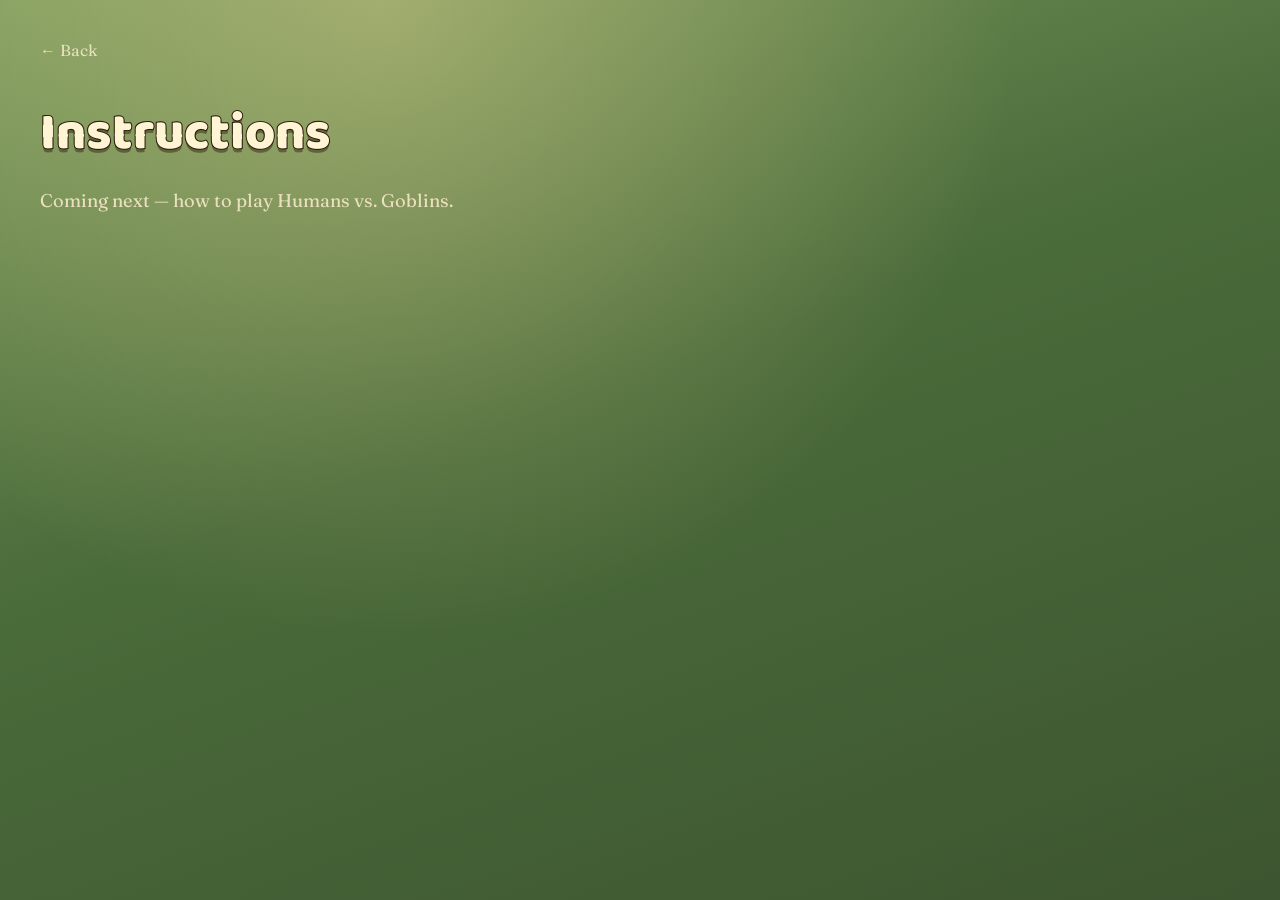
==== instructions.html @ dff93d00 "Add Humans vs. Goblins landing page Medieval castle landscape hero with bubble-letter title and Star" ====
<!DOCTYPE html>
<html lang="en">
  <head>
    <meta charset="UTF-8" />
    <meta name="viewport" content="width=device-width, initial-scale=1.0" />
    <title>Instructions — Humans vs. Goblins</title>
    <link rel="preconnect" href="https://fonts.googleapis.com" />
    <link rel="preconnect" href="https://fonts.gstatic.com" crossorigin />
    <link
      href="https://fonts.googleapis.com/css2?family=Baloo+2:wght@700;800&family=Fraunces:opsz,wght@9..144,600&display=swap"
      rel="stylesheet"
    />
    <link rel="stylesheet" href="styles.css" />
  </head>
  <body>
    <main class="instructions">
      <a class="back-link" href="index.html">← Back</a>
      <h1 class="instructions__title">Instructions</h1>
      <p class="instructions__note">Coming next — how to play Humans vs. Goblins.</p>
    </main>
  </body>
</html>
---- styles.css ----
:root {
  --ink: #1c140c;
  --parchment: #f3e6c8;
  --gold: #f0c14b;
  --gold-deep: #c9891a;
  --forest: #2f5d3a;
  --stone: #5a4a3a;
  --sky-wash: rgba(180, 210, 230, 0.35);
  --title-fill: #fff4d4;
  --title-stroke: #2a1a0a;
  --start-fill: #f6e7b8;
  --start-edge: #3d2a14;
  --font-bubble: "Baloo 2", "Comic Sans MS", cursive;
  --font-body: "Fraunces", Georgia, serif;
}

*,
*::before,
*::after {
  box-sizing: border-box;
}

html,
body {
  margin: 0;
  min-height: 100%;
}

body {
  font-family: var(--font-body);
  color: var(--ink);
  background: #6b8f5a;
}

/* —— Landing —— */

.landing {
  position: relative;
  min-height: 100dvh;
  display: flex;
  flex-direction: column;
  align-items: center;
  overflow: hidden;
}

.sky-glow {
  position: absolute;
  inset: 0 0 45% 0;
  background: radial-gradient(
    ellipse 80% 70% at 50% 0%,
    rgba(255, 236, 180, 0.45),
    transparent 70%
  );
  pointer-events: none;
  z-index: 1;
  animation: glow-pulse 6s ease-in-out infinite;
}

.scene {
  position: absolute;
  inset: 0;
  z-index: 0;
}

.scene__image {
  width: 100%;
  height: 100%;
  object-fit: cover;
  object-position: center 40%;
  display: block;
  animation: scene-drift 28s ease-in-out infinite alternate;
  transform-origin: center 45%;
}

.scene__veil {
  position: absolute;
  inset: 0;
  background: linear-gradient(
    180deg,
    rgba(40, 55, 70, 0.28) 0%,
    rgba(40, 55, 70, 0.08) 35%,
    rgba(30, 40, 25, 0.15) 70%,
    rgba(25, 35, 20, 0.4) 100%
  );
  pointer-events: none;
}

.landing__content {
  position: relative;
  z-index: 2;
  width: min(920px, 100%);
  padding: clamp(1.5rem, 6vh, 3.5rem) 1.25rem 2rem;
  display: flex;
  flex-direction: column;
  align-items: center;
  gap: clamp(1.75rem, 5vh, 3rem);
  text-align: center;
}

/* Bubble title */

.title {
  margin: 0;
  display: flex;
  flex-wrap: wrap;
  justify-content: center;
  align-items: baseline;
  gap: 0.15em 0.35em;
  font-family: var(--font-bubble);
  font-weight: 800;
  font-size: clamp(2.6rem, 9vw, 5.75rem);
  line-height: 0.95;
  letter-spacing: 0.02em;
  color: var(--title-fill);
  animation: title-pop 0.9s cubic-bezier(0.34, 1.45, 0.64, 1) both;
}

.title__line,
.title__vs {
  display: inline-block;
  -webkit-text-stroke: 0.045em var(--title-stroke);
  paint-order: stroke fill;
  text-shadow:
    0 0.06em 0 var(--title-stroke),
    0 0.12em 0 rgba(42, 26, 10, 0.55),
    0 0.18em 0.08em rgba(20, 12, 4, 0.35);
}

.title__vs {
  font-size: 0.72em;
  color: var(--gold);
  animation: title-bob 3.2s ease-in-out 1s infinite;
}

/* Start box — interactive container */

.start-box {
  display: inline-flex;
  align-items: center;
  justify-content: center;
  min-width: 9.5rem;
  padding: 0.85rem 2.4rem;
  font-family: var(--font-bubble);
  font-weight: 800;
  font-size: clamp(1.45rem, 3.5vw, 2rem);
  letter-spacing: 0.06em;
  color: var(--start-edge);
  text-decoration: none;
  background: linear-gradient(180deg, #fff6d8 0%, var(--start-fill) 55%, #e8c97a 100%);
  border: 4px solid var(--start-edge);
  border-radius: 6px;
  box-shadow:
    inset 0 2px 0 rgba(255, 255, 255, 0.55),
    0 4px 0 var(--start-edge);
  cursor: pointer;
  transition:
    transform 0.15s ease,
    box-shadow 0.15s ease,
    background 0.15s ease;
  animation: start-enter 0.7s cubic-bezier(0.34, 1.3, 0.64, 1) 0.35s both;
}

.start-box:hover,
.start-box:focus-visible {
  transform: translateY(-3px);
  box-shadow:
    inset 0 2px 0 rgba(255, 255, 255, 0.55),
    0 7px 0 var(--start-edge);
  outline: none;
  background: linear-gradient(180deg, #fffbe8 0%, #ffe9a8 55%, #f0d070 100%);
}

.start-box:active {
  transform: translateY(2px);
  box-shadow:
    inset 0 2px 0 rgba(255, 255, 255, 0.35),
    0 2px 0 var(--start-edge);
}

/* —— Instructions placeholder —— */

.instructions {
  min-height: 100dvh;
  padding: clamp(1.5rem, 4vw, 2.5rem);
  background:
    radial-gradient(ellipse at 30% 0%, rgba(255, 230, 160, 0.35), transparent 50%),
    linear-gradient(160deg, #7a9a5c 0%, #4a6b3a 45%, #3d5530 100%);
  color: var(--parchment);
}

.back-link {
  font-family: var(--font-body);
  font-size: 1rem;
  color: var(--parchment);
  text-decoration: none;
  opacity: 0.9;
}

.back-link:hover,
.back-link:focus-visible {
  text-decoration: underline;
  outline: none;
}

.instructions__title {
  margin: 2rem 0 0.75rem;
  font-family: var(--font-bubble);
  font-weight: 800;
  font-size: clamp(2rem, 6vw, 3.25rem);
  color: var(--title-fill);
  -webkit-text-stroke: 0.04em var(--title-stroke);
  paint-order: stroke fill;
  text-shadow: 0 0.08em 0 rgba(42, 26, 10, 0.45);
}

.instructions__note {
  margin: 0;
  max-width: 32rem;
  font-size: 1.15rem;
  line-height: 1.5;
  color: rgba(243, 230, 200, 0.92);
}

/* —— Motion —— */

@keyframes title-pop {
  from {
    opacity: 0;
    transform: translateY(-1.25rem) scale(0.86);
  }
  to {
    opacity: 1;
    transform: translateY(0) scale(1);
  }
}

@keyframes title-bob {
  0%,
  100% {
    transform: translateY(0);
  }
  50% {
    transform: translateY(-0.12em);
  }
}

@keyframes start-enter {
  from {
    opacity: 0;
    transform: translateY(1rem) scale(0.92);
  }
  to {
    opacity: 1;
    transform: translateY(0) scale(1);
  }
}

@keyframes scene-drift {
  from {
    transform: scale(1.05) translate(0, 0);
  }
  to {
    transform: scale(1.12) translate(-1.5%, -1%);
  }
}

@keyframes glow-pulse {
  0%,
  100% {
    opacity: 0.75;
  }
  50% {
    opacity: 1;
  }
}

@media (prefers-reduced-motion: reduce) {
  .title,
  .title__vs,
  .start-box,
  .scene__image,
  .sky-glow {
    animation: none;
  }
}

@media (max-width: 480px) {
  .title {
    flex-direction: column;
    align-items: center;
    gap: 0.05em;
  }

  .title__vs {
    font-size: 0.55em;
  }

  .start-box {
    width: min(100%, 14rem);
  }
}
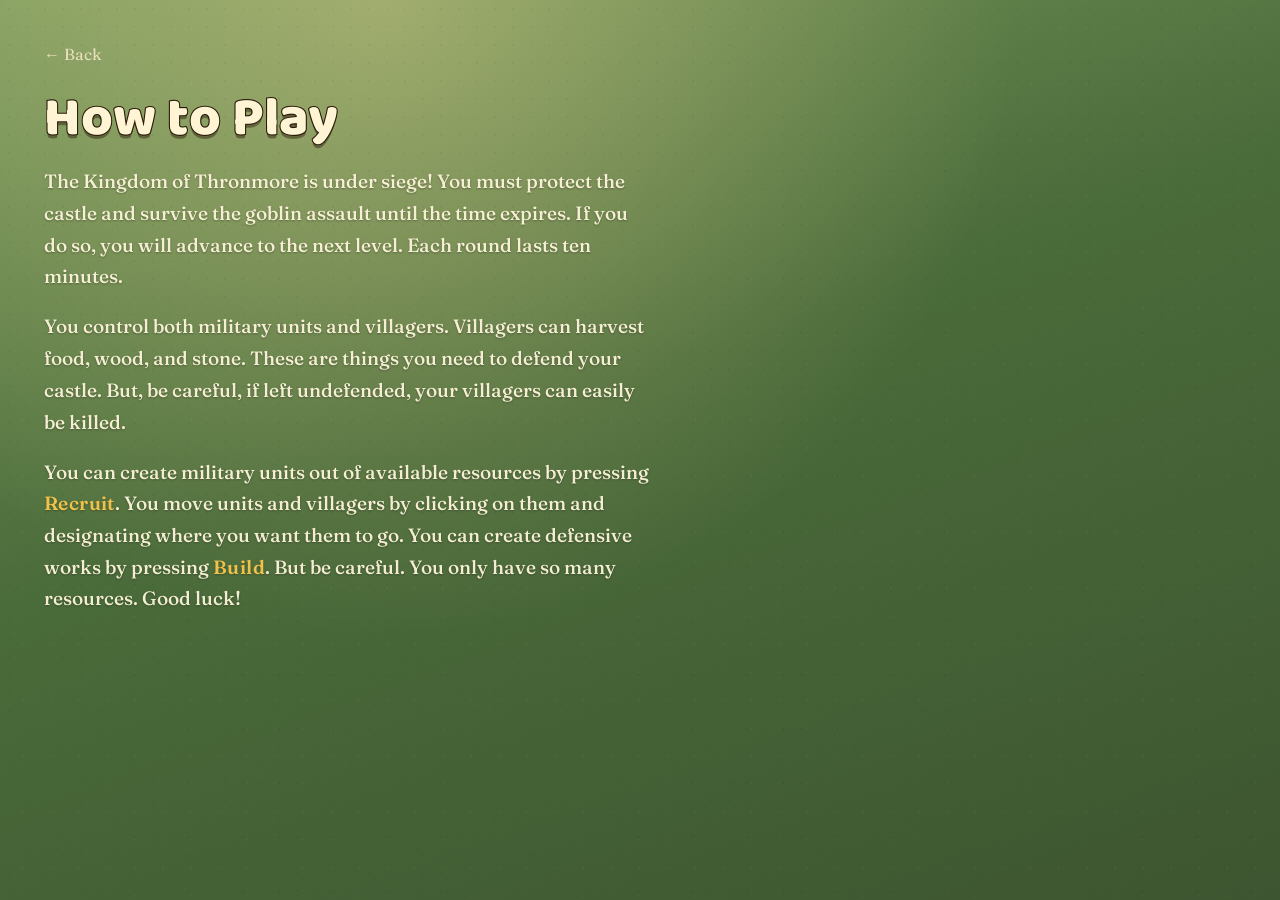
==== commit e09b577d: "Add game instructions for Humans vs. Goblins Populate the instructions page with the Thronmore siege" ====
--- a/instructions.html
+++ b/instructions.html
@@ -7,7 +7,7 @@
     <link rel="preconnect" href="https://fonts.googleapis.com" />
     <link rel="preconnect" href="https://fonts.gstatic.com" crossorigin />
     <link
-      href="https://fonts.googleapis.com/css2?family=Baloo+2:wght@700;800&family=Fraunces:opsz,wght@9..144,600&display=swap"
+      href="https://fonts.googleapis.com/css2?family=Baloo+2:wght@700;800&family=Fraunces:opsz,wght@9..144,500;600&display=swap"
       rel="stylesheet"
     />
     <link rel="stylesheet" href="styles.css" />
@@ -15,8 +15,29 @@
   <body>
     <main class="instructions">
       <a class="back-link" href="index.html">← Back</a>
-      <h1 class="instructions__title">Instructions</h1>
-      <p class="instructions__note">Coming next — how to play Humans vs. Goblins.</p>
+
+      <h1 class="instructions__title">How to Play</h1>
+
+      <div class="instructions__copy">
+        <p>
+          The Kingdom of Thronmore is under siege! You must protect the castle
+          and survive the goblin assault until the time expires. If you do so,
+          you will advance to the next level. Each round lasts ten minutes.
+        </p>
+        <p>
+          You control both military units and villagers. Villagers can harvest
+          food, wood, and stone. These are things you need to defend your
+          castle. But, be careful, if left undefended, your villagers can easily
+          be killed.
+        </p>
+        <p>
+          You can create military units out of available resources by pressing
+          <strong>Recruit</strong>. You move units and villagers by clicking on
+          them and designating where you want them to go. You can create
+          defensive works by pressing <strong>Build</strong>. But be careful.
+          You only have so many resources. Good luck!
+        </p>
+      </div>
     </main>
   </body>
 </html>
--- a/styles.css
+++ b/styles.css
@@ -177,18 +177,35 @@
     0 2px 0 var(--start-edge);
 }
 
-/* —— Instructions placeholder —— */
+/* —— Instructions —— */
 
 .instructions {
+  position: relative;
   min-height: 100dvh;
-  padding: clamp(1.5rem, 4vw, 2.5rem);
+  padding: clamp(1.5rem, 4vw, 2.75rem);
   background:
     radial-gradient(ellipse at 30% 0%, rgba(255, 230, 160, 0.35), transparent 50%),
     linear-gradient(160deg, #7a9a5c 0%, #4a6b3a 45%, #3d5530 100%);
   color: var(--parchment);
+  overflow: hidden;
+}
+
+.instructions::before {
+  content: "";
+  position: absolute;
+  inset: 0;
+  background-image:
+    radial-gradient(rgba(28, 20, 12, 0.06) 1px, transparent 1px),
+    radial-gradient(rgba(255, 244, 212, 0.05) 1px, transparent 1px);
+  background-size: 18px 18px, 28px 28px;
+  background-position: 0 0, 9px 14px;
+  pointer-events: none;
+  opacity: 0.7;
 }
 
 .back-link {
+  position: relative;
+  z-index: 1;
   font-family: var(--font-body);
   font-size: 1rem;
   color: var(--parchment);
@@ -203,22 +220,44 @@
 }
 
 .instructions__title {
-  margin: 2rem 0 0.75rem;
+  position: relative;
+  z-index: 1;
+  margin: 1.75rem 0 1.25rem;
   font-family: var(--font-bubble);
   font-weight: 800;
-  font-size: clamp(2rem, 6vw, 3.25rem);
+  font-size: clamp(2.1rem, 6vw, 3.4rem);
+  line-height: 1;
   color: var(--title-fill);
   -webkit-text-stroke: 0.04em var(--title-stroke);
   paint-order: stroke fill;
   text-shadow: 0 0.08em 0 rgba(42, 26, 10, 0.45);
-}
-
-.instructions__note {
-  margin: 0;
-  max-width: 32rem;
-  font-size: 1.15rem;
-  line-height: 1.5;
-  color: rgba(243, 230, 200, 0.92);
+  animation: title-pop 0.75s cubic-bezier(0.34, 1.45, 0.64, 1) both;
+}
+
+.instructions__copy {
+  position: relative;
+  z-index: 1;
+  max-width: 38rem;
+  animation: start-enter 0.7s cubic-bezier(0.34, 1.3, 0.64, 1) 0.15s both;
+}
+
+.instructions__copy p {
+  margin: 0 0 1.15rem;
+  font-size: clamp(1.05rem, 2.2vw, 1.2rem);
+  font-weight: 500;
+  line-height: 1.65;
+  color: rgba(255, 246, 220, 0.95);
+  text-shadow: 0 1px 2px rgba(20, 30, 12, 0.35);
+}
+
+.instructions__copy p:last-child {
+  margin-bottom: 0;
+}
+
+.instructions__copy strong {
+  font-weight: 600;
+  color: var(--gold);
+  letter-spacing: 0.02em;
 }
 
 /* —— Motion —— */
@@ -279,7 +318,9 @@
   .title__vs,
   .start-box,
   .scene__image,
-  .sky-glow {
+  .sky-glow,
+  .instructions__title,
+  .instructions__copy {
     animation: none;
   }
 }
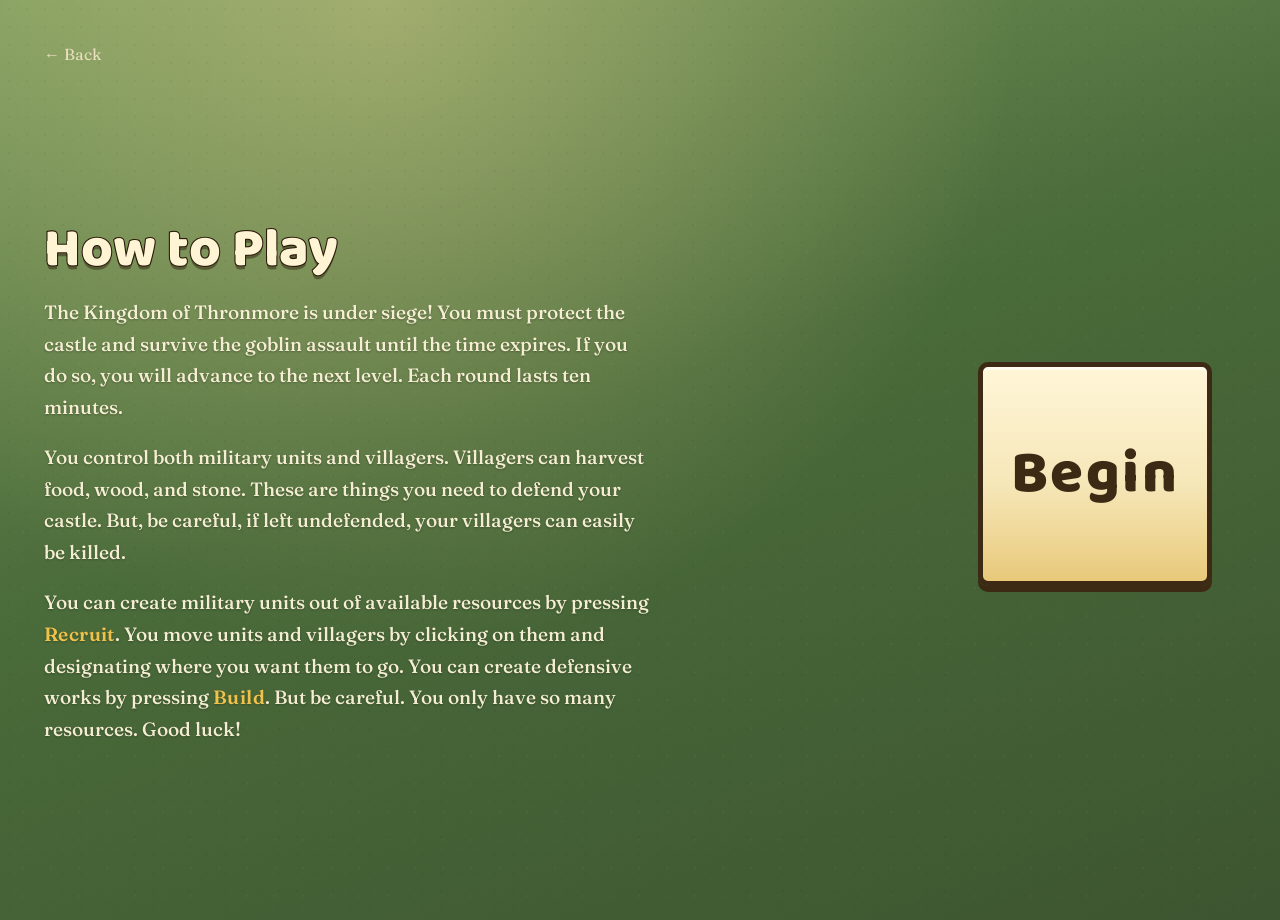
==== commit cbcffa29: "Add Begin button and round one game map Place a large Begin control on the instructions page that op" ====
--- a/instructions.html
+++ b/instructions.html
@@ -16,27 +16,36 @@
     <main class="instructions">
       <a class="back-link" href="index.html">← Back</a>
 
-      <h1 class="instructions__title">How to Play</h1>
+      <div class="instructions__layout">
+        <div class="instructions__main">
+          <h1 class="instructions__title">How to Play</h1>
 
-      <div class="instructions__copy">
-        <p>
-          The Kingdom of Thronmore is under siege! You must protect the castle
-          and survive the goblin assault until the time expires. If you do so,
-          you will advance to the next level. Each round lasts ten minutes.
-        </p>
-        <p>
-          You control both military units and villagers. Villagers can harvest
-          food, wood, and stone. These are things you need to defend your
-          castle. But, be careful, if left undefended, your villagers can easily
-          be killed.
-        </p>
-        <p>
-          You can create military units out of available resources by pressing
-          <strong>Recruit</strong>. You move units and villagers by clicking on
-          them and designating where you want them to go. You can create
-          defensive works by pressing <strong>Build</strong>. But be careful.
-          You only have so many resources. Good luck!
-        </p>
+          <div class="instructions__copy">
+            <p>
+              The Kingdom of Thronmore is under siege! You must protect the
+              castle and survive the goblin assault until the time expires. If
+              you do so, you will advance to the next level. Each round lasts
+              ten minutes.
+            </p>
+            <p>
+              You control both military units and villagers. Villagers can
+              harvest food, wood, and stone. These are things you need to
+              defend your castle. But, be careful, if left undefended, your
+              villagers can easily be killed.
+            </p>
+            <p>
+              You can create military units out of available resources by
+              pressing <strong>Recruit</strong>. You move units and villagers by
+              clicking on them and designating where you want them to go. You
+              can create defensive works by pressing <strong>Build</strong>. But
+              be careful. You only have so many resources. Good luck!
+            </p>
+          </div>
+        </div>
+
+        <aside class="instructions__aside">
+          <a class="begin-box" href="round-1.html">Begin</a>
+        </aside>
       </div>
     </main>
   </body>
--- a/styles.css
+++ b/styles.css
@@ -219,10 +219,23 @@
   outline: none;
 }
 
+.instructions__layout {
+  position: relative;
+  z-index: 1;
+  display: grid;
+  grid-template-columns: minmax(0, 1fr) auto;
+  gap: clamp(1.5rem, 4vw, 3.5rem);
+  align-items: center;
+  margin-top: 0.5rem;
+  min-height: calc(100dvh - 6rem);
+}
+
+.instructions__main {
+  min-width: 0;
+}
+
 .instructions__title {
-  position: relative;
-  z-index: 1;
-  margin: 1.75rem 0 1.25rem;
+  margin: 1.25rem 0 1.25rem;
   font-family: var(--font-bubble);
   font-weight: 800;
   font-size: clamp(2.1rem, 6vw, 3.4rem);
@@ -235,8 +248,6 @@
 }
 
 .instructions__copy {
-  position: relative;
-  z-index: 1;
   max-width: 38rem;
   animation: start-enter 0.7s cubic-bezier(0.34, 1.3, 0.64, 1) 0.15s both;
 }
@@ -260,6 +271,88 @@
   letter-spacing: 0.02em;
 }
 
+.instructions__aside {
+  display: flex;
+  align-items: center;
+  justify-content: center;
+  padding-inline: clamp(0.5rem, 2vw, 1.5rem);
+  animation: start-enter 0.7s cubic-bezier(0.34, 1.3, 0.64, 1) 0.3s both;
+}
+
+.begin-box {
+  display: inline-flex;
+  align-items: center;
+  justify-content: center;
+  min-width: clamp(10rem, 18vw, 14rem);
+  min-height: clamp(10rem, 18vw, 14rem);
+  padding: 1.25rem 1.75rem;
+  font-family: var(--font-bubble);
+  font-weight: 800;
+  font-size: clamp(2.4rem, 5vw, 3.75rem);
+  letter-spacing: 0.04em;
+  line-height: 1;
+  color: var(--start-edge);
+  text-decoration: none;
+  text-align: center;
+  background: linear-gradient(180deg, #fff6d8 0%, var(--start-fill) 55%, #e8c97a 100%);
+  border: 5px solid var(--start-edge);
+  border-radius: 10px;
+  box-shadow:
+    inset 0 3px 0 rgba(255, 255, 255, 0.55),
+    0 6px 0 var(--start-edge);
+  cursor: pointer;
+  transition:
+    transform 0.15s ease,
+    box-shadow 0.15s ease,
+    background 0.15s ease;
+}
+
+.begin-box:hover,
+.begin-box:focus-visible {
+  transform: translateY(-4px);
+  box-shadow:
+    inset 0 3px 0 rgba(255, 255, 255, 0.55),
+    0 10px 0 var(--start-edge);
+  outline: none;
+  background: linear-gradient(180deg, #fffbe8 0%, #ffe9a8 55%, #f0d070 100%);
+}
+
+.begin-box:active {
+  transform: translateY(3px);
+  box-shadow:
+    inset 0 2px 0 rgba(255, 255, 255, 0.35),
+    0 3px 0 var(--start-edge);
+}
+
+/* —— Game arena (shared across rounds) —— */
+
+.game-body {
+  background: #5f8f45;
+  overflow: hidden;
+}
+
+.game {
+  position: relative;
+  width: 100%;
+  height: 100dvh;
+  overflow: hidden;
+}
+
+.game__map {
+  position: absolute;
+  inset: 0;
+}
+
+.game__map-image {
+  width: 100%;
+  height: 100%;
+  object-fit: cover;
+  object-position: center center;
+  display: block;
+  user-select: none;
+  pointer-events: none;
+}
+
 /* —— Motion —— */
 
 @keyframes title-pop {
@@ -320,8 +413,29 @@
   .scene__image,
   .sky-glow,
   .instructions__title,
-  .instructions__copy {
+  .instructions__copy,
+  .instructions__aside {
     animation: none;
+  }
+}
+
+@media (max-width: 800px) {
+  .instructions__layout {
+    grid-template-columns: 1fr;
+    min-height: auto;
+    gap: 2rem;
+  }
+
+  .instructions__aside {
+    justify-content: flex-start;
+    padding-inline: 0;
+    padding-bottom: 1rem;
+  }
+
+  .begin-box {
+    min-width: min(100%, 12rem);
+    min-height: 5.5rem;
+    font-size: clamp(2rem, 8vw, 2.75rem);
   }
 }
 
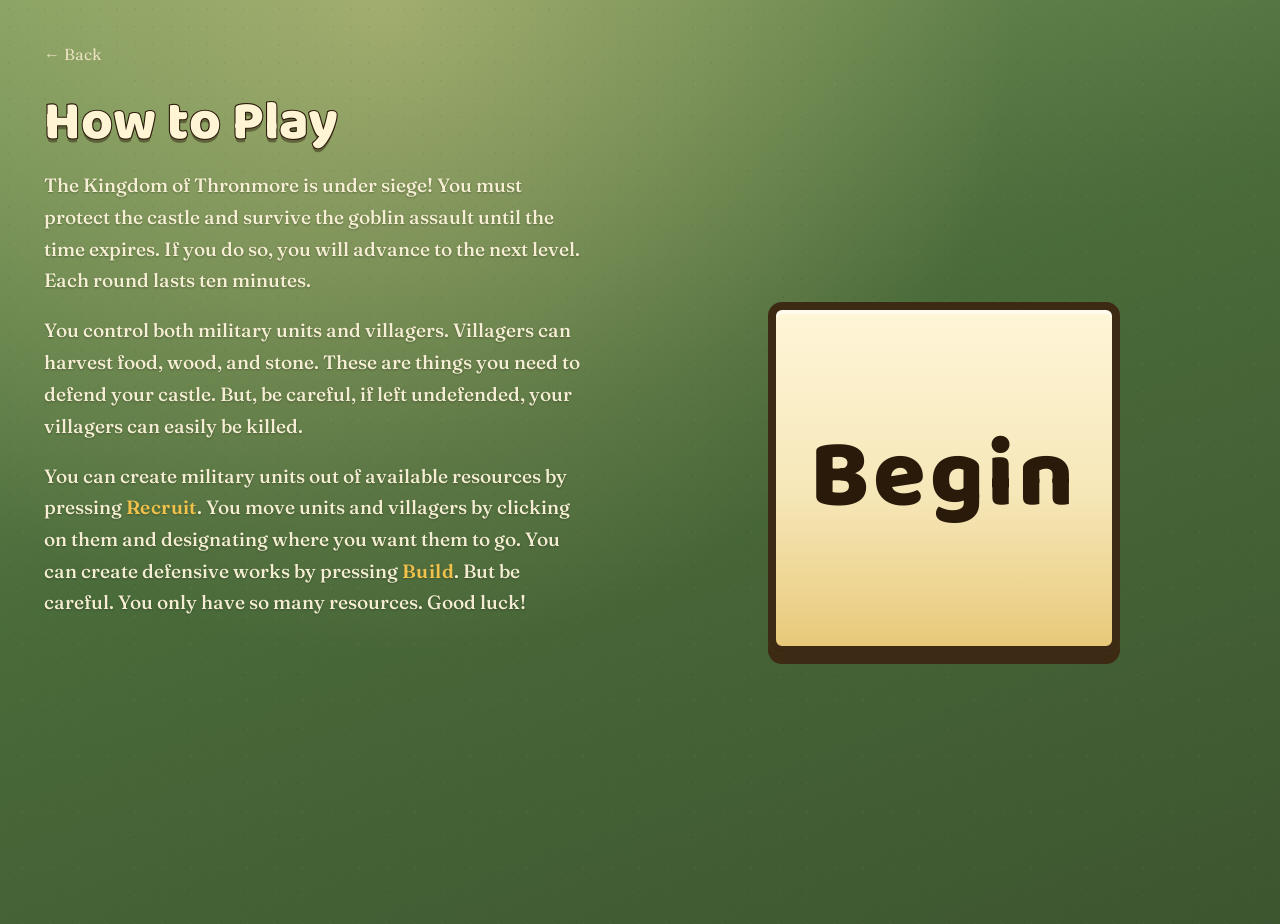
==== commit 5c240418: "Make Begin button large and obvious on instructions Reserve the open right column for a full-size Be" ====
--- a/instructions.html
+++ b/instructions.html
@@ -17,7 +17,7 @@
       <a class="back-link" href="index.html">← Back</a>
 
       <div class="instructions__layout">
-        <div class="instructions__main">
+        <section class="instructions__main">
           <h1 class="instructions__title">How to Play</h1>
 
           <div class="instructions__copy">
@@ -41,11 +41,11 @@
               be careful. You only have so many resources. Good luck!
             </p>
           </div>
+        </section>
+
+        <div class="instructions__cta">
+          <a class="begin-box" href="round-1.html">Begin</a>
         </div>
-
-        <aside class="instructions__aside">
-          <a class="begin-box" href="round-1.html">Begin</a>
-        </aside>
       </div>
     </main>
   </body>
--- a/styles.css
+++ b/styles.css
@@ -187,7 +187,7 @@
     radial-gradient(ellipse at 30% 0%, rgba(255, 230, 160, 0.35), transparent 50%),
     linear-gradient(160deg, #7a9a5c 0%, #4a6b3a 45%, #3d5530 100%);
   color: var(--parchment);
-  overflow: hidden;
+  overflow-x: hidden;
 }
 
 .instructions::before {
@@ -223,15 +223,16 @@
   position: relative;
   z-index: 1;
   display: grid;
-  grid-template-columns: minmax(0, 1fr) auto;
-  gap: clamp(1.5rem, 4vw, 3.5rem);
-  align-items: center;
-  margin-top: 0.5rem;
+  grid-template-columns: minmax(0, 34rem) minmax(16rem, 1fr);
+  gap: clamp(1.5rem, 5vw, 4rem);
+  align-items: stretch;
+  margin-top: 0.75rem;
   min-height: calc(100dvh - 6rem);
 }
 
 .instructions__main {
   min-width: 0;
+  max-width: 38rem;
 }
 
 .instructions__title {
@@ -244,12 +245,10 @@
   -webkit-text-stroke: 0.04em var(--title-stroke);
   paint-order: stroke fill;
   text-shadow: 0 0.08em 0 rgba(42, 26, 10, 0.45);
-  animation: title-pop 0.75s cubic-bezier(0.34, 1.45, 0.64, 1) both;
 }
 
 .instructions__copy {
   max-width: 38rem;
-  animation: start-enter 0.7s cubic-bezier(0.34, 1.3, 0.64, 1) 0.15s both;
 }
 
 .instructions__copy p {
@@ -271,36 +270,42 @@
   letter-spacing: 0.02em;
 }
 
-.instructions__aside {
+/* Open right column — big Begin lives here */
+.instructions__cta {
   display: flex;
   align-items: center;
   justify-content: center;
-  padding-inline: clamp(0.5rem, 2vw, 1.5rem);
-  animation: start-enter 0.7s cubic-bezier(0.34, 1.3, 0.64, 1) 0.3s both;
+  min-height: 18rem;
+  opacity: 1;
+  visibility: visible;
 }
 
 .begin-box {
-  display: inline-flex;
+  display: flex;
   align-items: center;
   justify-content: center;
-  min-width: clamp(10rem, 18vw, 14rem);
-  min-height: clamp(10rem, 18vw, 14rem);
-  padding: 1.25rem 1.75rem;
-  font-family: var(--font-bubble);
+  width: min(22rem, 85%);
+  height: min(22rem, 55vh);
+  min-width: 14rem;
+  min-height: 14rem;
+  padding: 1.5rem;
+  font-family: var(--font-bubble), Georgia, serif;
   font-weight: 800;
-  font-size: clamp(2.4rem, 5vw, 3.75rem);
+  font-size: clamp(3.5rem, 8vw, 6rem);
   letter-spacing: 0.04em;
   line-height: 1;
-  color: var(--start-edge);
+  color: #2a1a0a;
   text-decoration: none;
   text-align: center;
-  background: linear-gradient(180deg, #fff6d8 0%, var(--start-fill) 55%, #e8c97a 100%);
-  border: 5px solid var(--start-edge);
-  border-radius: 10px;
-  box-shadow:
-    inset 0 3px 0 rgba(255, 255, 255, 0.55),
-    0 6px 0 var(--start-edge);
+  background: linear-gradient(180deg, #fff6d8 0%, #f6e7b8 55%, #e8c97a 100%);
+  border: 8px solid #3d2a14;
+  border-radius: 14px;
+  box-shadow:
+    inset 0 4px 0 rgba(255, 255, 255, 0.55),
+    0 10px 0 #3d2a14;
   cursor: pointer;
+  opacity: 1;
+  visibility: visible;
   transition:
     transform 0.15s ease,
     box-shadow 0.15s ease,
@@ -309,19 +314,19 @@
 
 .begin-box:hover,
 .begin-box:focus-visible {
-  transform: translateY(-4px);
-  box-shadow:
-    inset 0 3px 0 rgba(255, 255, 255, 0.55),
-    0 10px 0 var(--start-edge);
+  transform: translateY(-6px) scale(1.02);
+  box-shadow:
+    inset 0 4px 0 rgba(255, 255, 255, 0.55),
+    0 16px 0 #3d2a14;
   outline: none;
   background: linear-gradient(180deg, #fffbe8 0%, #ffe9a8 55%, #f0d070 100%);
 }
 
 .begin-box:active {
-  transform: translateY(3px);
+  transform: translateY(4px) scale(0.99);
   box-shadow:
     inset 0 2px 0 rgba(255, 255, 255, 0.35),
-    0 3px 0 var(--start-edge);
+    0 4px 0 #3d2a14;
 }
 
 /* —— Game arena (shared across rounds) —— */
@@ -411,10 +416,7 @@
   .title__vs,
   .start-box,
   .scene__image,
-  .sky-glow,
-  .instructions__title,
-  .instructions__copy,
-  .instructions__aside {
+  .sky-glow {
     animation: none;
   }
 }
@@ -423,19 +425,20 @@
   .instructions__layout {
     grid-template-columns: 1fr;
     min-height: auto;
-    gap: 2rem;
-  }
-
-  .instructions__aside {
-    justify-content: flex-start;
-    padding-inline: 0;
-    padding-bottom: 1rem;
+    gap: 2.5rem;
+  }
+
+  .instructions__cta {
+    min-height: 12rem;
+    justify-content: center;
+    padding-bottom: 1.5rem;
   }
 
   .begin-box {
-    min-width: min(100%, 12rem);
-    min-height: 5.5rem;
-    font-size: clamp(2rem, 8vw, 2.75rem);
+    width: min(18rem, 90%);
+    height: 10rem;
+    min-height: 10rem;
+    font-size: clamp(3rem, 12vw, 4.5rem);
   }
 }
 
